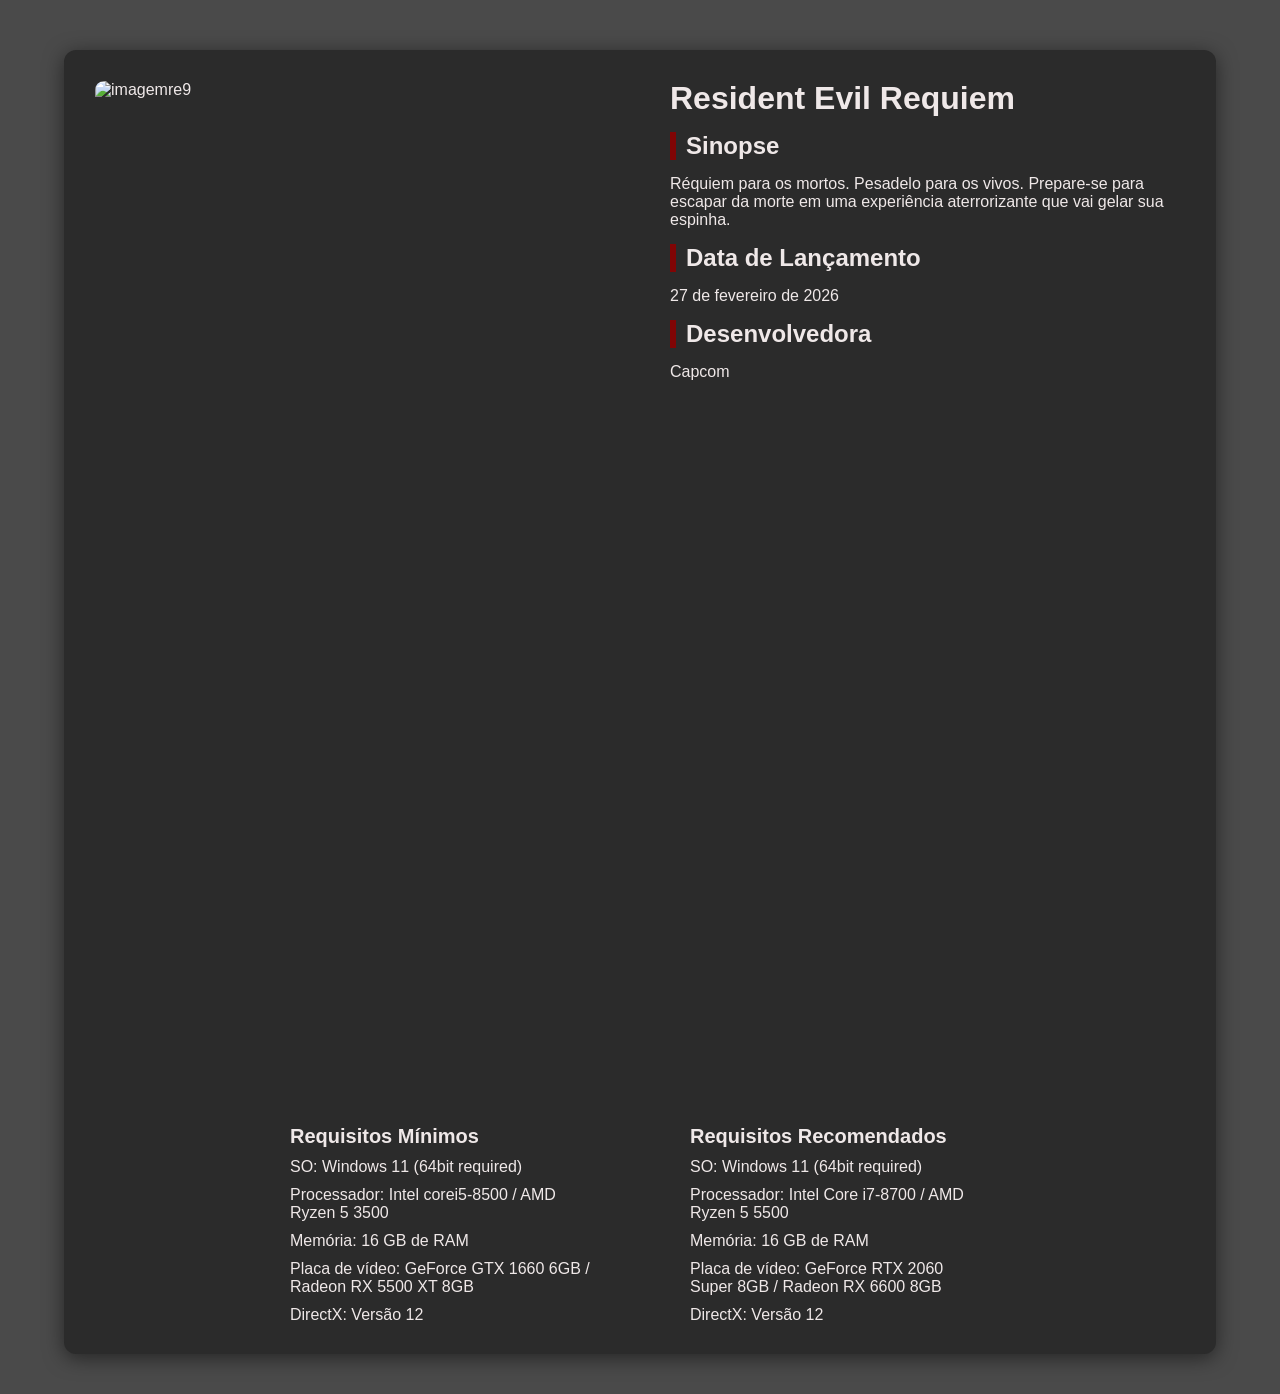
==== index.html @ d6ed46d7 "Update index.html with system requirements Added minimum and recommended system requirements for the" ====
<!DOCTYPE html> <!-- instrui o navegador a renderizar a página no standart mode-->
<html lang="pt-BR"> <!-- Define como idioma principal o inglês -->
<head> <!-- O cabeçário -->
    <link rel="stylesheet" href="mystyle.css"> <!-- Vincula a uma folha css -->
    <meta charset="UTF-8"> <!-- Define os caractéres como UTF-8 -->
    <meta name="viewport" content="width=device-width, initial-scale=1.0"> <!-- instrui o navegador a reajustar a largura da página -->
    <title>ResidentEvilRequiem</title> <!-- Título da página -->
</head> <!-- Final do cabeçário -->
<body> <!-- Começo do corpo da página -->
    <div class="container">
        <div class="parte1">
            <img src="https://uploads.jovemnerd.com.br/wp-content/uploads/2025/06/resident_evil_9__x1mk6q.jpg" alt="imagemre9">    
            <div class="texto1">
                <h1>Resident Evil Requiem</h1>
                <h2>Sinopse</h2>
                <p>Réquiem para os mortos. Pesadelo para os vivos. Prepare-se para escapar da morte em uma experiência aterrorizante que vai gelar sua espinha.</p>
                <h2>Data de Lançamento</h2>
                <p>27 de fevereiro de 2026</p>
                <h2>Desenvolvedora</h2>
                <p>Capcom</p>
            </div>
            <div class="div-video">
                <iframe  src="https://www.youtube.com/embed/hYcpNzFNZrk?si=n_bXAK7pCMmsIF8E" title="YouTube video player" frameborder="0" allow="accelerometer; autoplay; clipboard-write; encrypted-media; gyroscope; picture-in-picture; web-share" referrerpolicy="strict-origin-when-cross-origin" allowfullscreen></iframe>
            </div>
            <div class="requisitos">
                <div class="minimos">
                    <h2>Requisitos Mínimos</h2>
                        <p>SO: Windows 11 (64bit required)</p>
                        <p>Processador: Intel corei5-8500 / AMD Ryzen 5 3500</p>
                        <p>Memória: 16 GB de RAM</p>
                        <p>Placa de vídeo: GeForce GTX 1660 6GB / Radeon RX 5500 XT 8GB</p>
                        <p>DirectX: Versão 12</p>
                    </div>

                    <div class="recomendados">
                        <h2>Requisitos Recomendados</h2>
                            <p>SO: Windows 11 (64bit required)</p>
                            <p>Processador: Intel Core i7-8700 / AMD Ryzen 5 5500</p>
                            <p>Memória: 16 GB de RAM</p>
                            <p>Placa de vídeo: GeForce RTX 2060 Super 8GB / Radeon RX 6600 8GB</p>
                            <p>DirectX: Versão 12</p>
                    </div>
                </div>
        </div>
    </div>
    
</body> <!-- Fim da tag body -->
</html> <!-- Fim do documento -->
---- mystyle.css ----
*{
    margin: 0;
    padding: 0;
    box-sizing: border-box;
}
body{
    background-color: #4a4a4a;
    font-family: Arial, sans-serif;
    color: rgb(239, 232, 232);
}
.container{
    max-width: 1500px;
    margin: 0 auto;
    margin-top: 50px;

}
/* Container pai  */
.parte1{
    display:grid;
    grid-template-columns: 1fr 1fr;
    max-width: 1400px;
    gap: 60px;
    width: 90%;
    margin: 40px auto;
    padding: 30px;
    border-radius: 12px;
    background-color: #2b2b2b;
    box-shadow: 0 4px 20px rgba(0,0,0,0.5);
}
.parte1 img{
    grid-column: 1/2;
    max-width: 600px;
    max-height: auto;
    width: 100%;
    height: auto;
    border-radius: 10px;
    border: 1px solid #2b2b2b;
}

.texto1 h2,
.texto1 p {
    margin-top: 15px;
}
.texto1 h2{
    border-left: 6px solid #800505;
    padding-left: 10px;
}
.div-video{
    grid-column: 1/3;
    margin-top: 20px;
    width: 100%;
}
.div-video h2{
    border-left: 6px solid #800505;
    padding-left: 10px;
    margin-bottom: 15px;
}
.div-video iframe{
    width: 100%;
    height: 600px;
    border-radius: 10px;
    border: 1px solid #2b2b2b;
}

.requisitos{
    display:grid;
    grid-template-columns: 1fr 1fr;
    max-width: 700px;
    justify-self: center;
    grid-column: 1/3;
    gap: 100px;
}
.requisitos h2{
    font-size: 20px;
}
.requisitos p{
    margin-top: 10px;
}
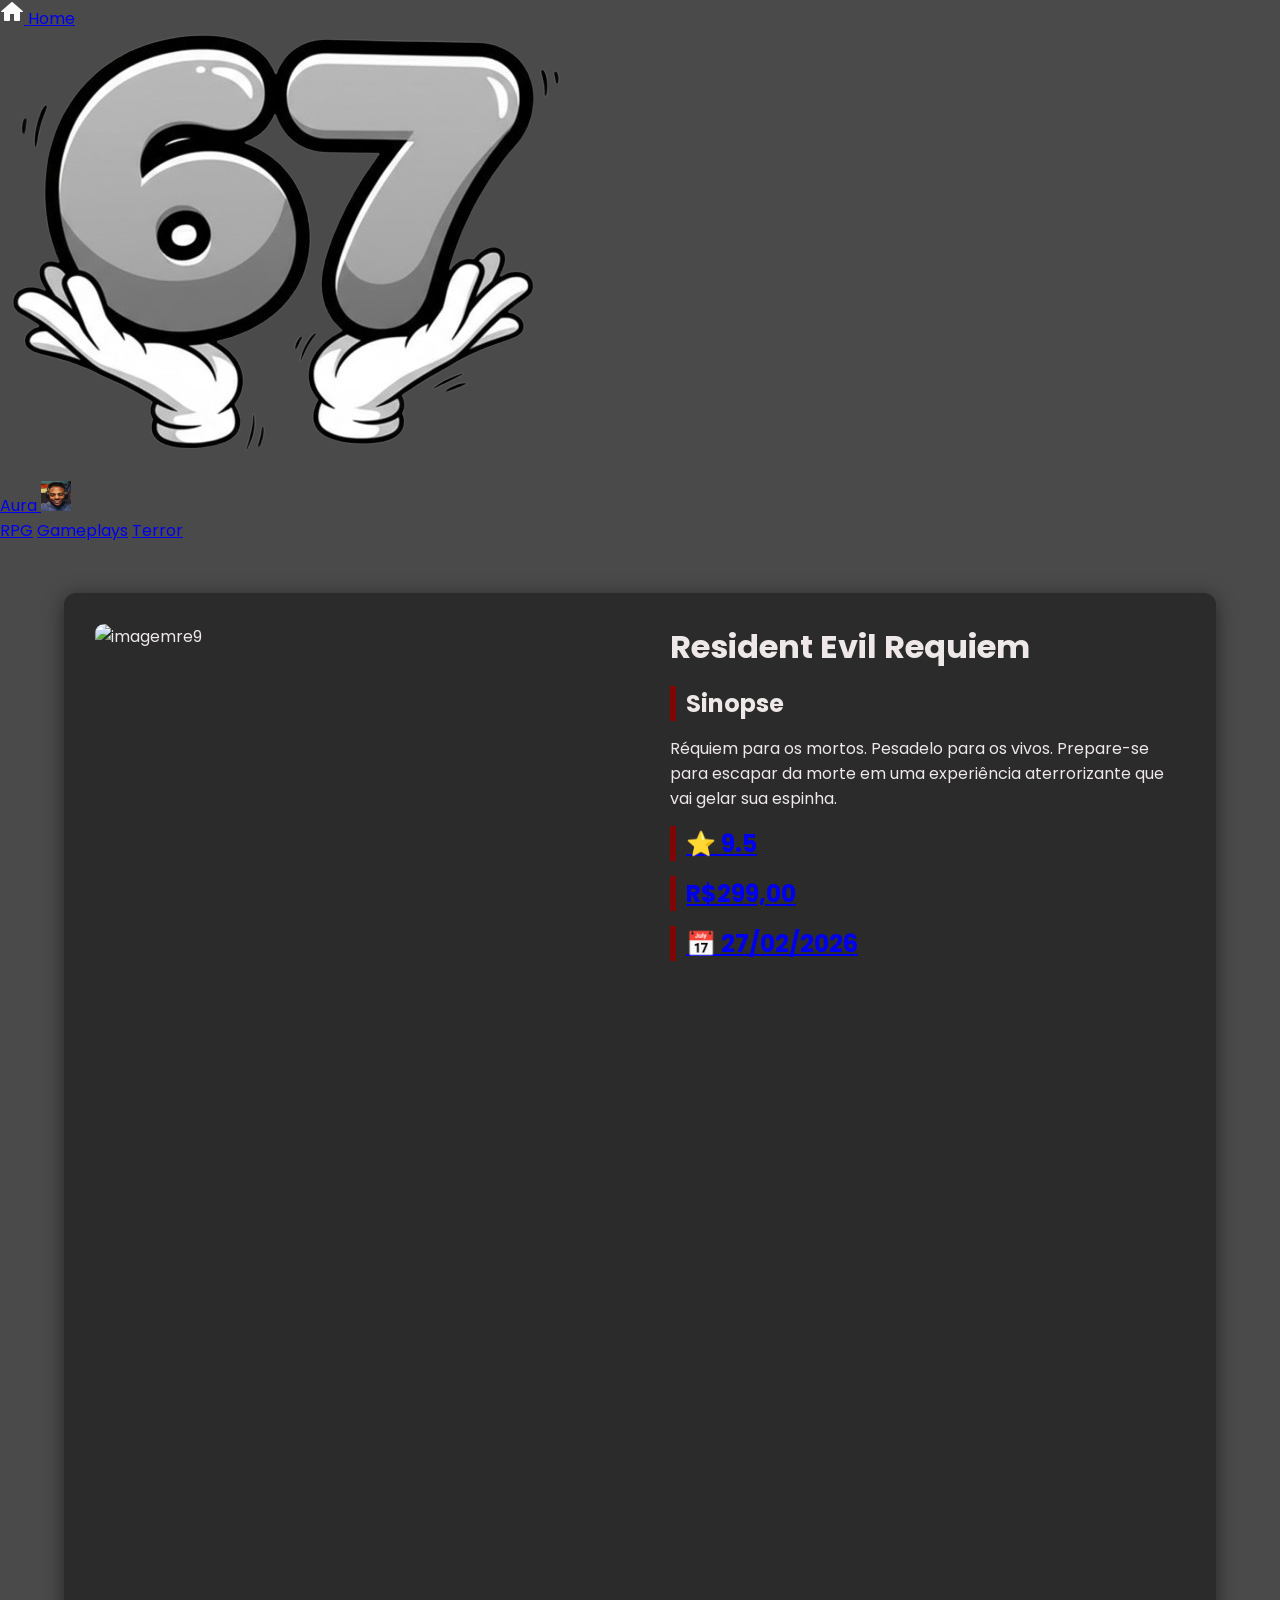
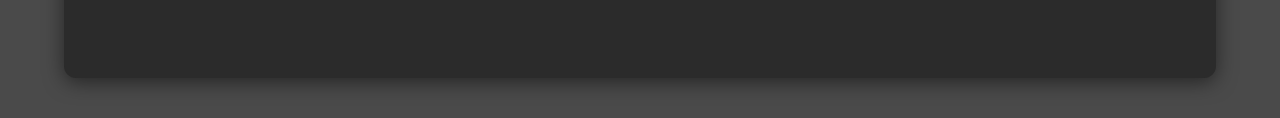
==== commit 1eccf37e: "Enhance index.html with header and navigation Added a header with navigation links and updated the l" ====
--- a/index.html
+++ b/index.html
@@ -1,48 +1,73 @@
 <!DOCTYPE html> <!-- instrui o navegador a renderizar a página no standart mode-->
 <html lang="pt-BR"> <!-- Define como idioma principal o inglês -->
+
 <head> <!-- O cabeçário -->
     <link rel="stylesheet" href="mystyle.css"> <!-- Vincula a uma folha css -->
     <meta charset="UTF-8"> <!-- Define os caractéres como UTF-8 -->
-    <meta name="viewport" content="width=device-width, initial-scale=1.0"> <!-- instrui o navegador a reajustar a largura da página -->
+    <meta name="viewport" content="width=device-width, initial-scale=1.0">
+    <link href="https://fonts.googleapis.com/css2?family=Poppins:wght@400;500;600&display=swap" rel="stylesheet">
+    <!-- instrui o navegador a reajustar a largura da página -->
     <title>ResidentEvilRequiem</title> <!-- Título da página -->
 </head> <!-- Final do cabeçário -->
-<body> <!-- Começo do corpo da página -->
+
+<body>
+    <header class="header">
+        <div class="cabecario">
+
+            <div class="left">
+                <a href="#">
+                    <img width="24" height="24" src="homeicon.png">
+                    <span class="text">Home</span>
+                </a>
+            </div>
+
+            <div class="center">
+                <a href="#">
+                    <img src="meia-seven.png" alt="logo">
+                </a>
+            </div>
+
+            <div class="right">
+                <a href="#">
+                    <span class="text">Aura</span>
+                    <img width="30" height="30" src="wspeed.jpg">
+                </a>
+            </div>
+
+        </div>
+
+        <nav class="nav-bar">
+            <a href="#">RPG</a>
+            <a href="#">Gameplays</a>
+            <a href="#">Terror</a>
+        </nav>
+    </header>
+
+
+
     <div class="container">
         <div class="parte1">
-            <img src="https://uploads.jovemnerd.com.br/wp-content/uploads/2025/06/resident_evil_9__x1mk6q.jpg" alt="imagemre9">    
+            <img src="https://uploads.jovemnerd.com.br/wp-content/uploads/2025/06/resident_evil_9__x1mk6q.jpg"
+                alt="imagemre9">
             <div class="texto1">
                 <h1>Resident Evil Requiem</h1>
-                <h2>Sinopse</h2>
-                <p>Réquiem para os mortos. Pesadelo para os vivos. Prepare-se para escapar da morte em uma experiência aterrorizante que vai gelar sua espinha.</p>
-                <h2>Data de Lançamento</h2>
-                <p>27 de fevereiro de 2026</p>
-                <h2>Desenvolvedora</h2>
-                <p>Capcom</p>
+                <h2><span class="h2style">Sinopse</span></h2>
+                <p>Réquiem para os mortos. Pesadelo para os vivos. Prepare-se para escapar da morte em uma experiência
+                    aterrorizante que vai gelar sua espinha.</p>
+                <div class="gameinfo">
+                    <a href="#"><h2>⭐ 9.5</h2></a>
+                    <a href="#"><h2>R$299,00</h2></a>
+                    <a href="#"><h2>📅 27/02/2026</h2></a>
+                </div>
             </div>
             <div class="div-video">
-                <iframe  src="https://www.youtube.com/embed/hYcpNzFNZrk?si=n_bXAK7pCMmsIF8E" title="YouTube video player" frameborder="0" allow="accelerometer; autoplay; clipboard-write; encrypted-media; gyroscope; picture-in-picture; web-share" referrerpolicy="strict-origin-when-cross-origin" allowfullscreen></iframe>
+                <iframe src="https://www.youtube.com/embed/hYcpNzFNZrk?si=n_bXAK7pCMmsIF8E" title="YouTube video player"
+                    frameborder="0"
+                    allow="accelerometer; autoplay; clipboard-write; encrypted-media; gyroscope; picture-in-picture; web-share"
+                    referrerpolicy="strict-origin-when-cross-origin" allowfullscreen></iframe>
             </div>
-            <div class="requisitos">
-                <div class="minimos">
-                    <h2>Requisitos Mínimos</h2>
-                        <p>SO: Windows 11 (64bit required)</p>
-                        <p>Processador: Intel corei5-8500 / AMD Ryzen 5 3500</p>
-                        <p>Memória: 16 GB de RAM</p>
-                        <p>Placa de vídeo: GeForce GTX 1660 6GB / Radeon RX 5500 XT 8GB</p>
-                        <p>DirectX: Versão 12</p>
-                    </div>
-
-                    <div class="recomendados">
-                        <h2>Requisitos Recomendados</h2>
-                            <p>SO: Windows 11 (64bit required)</p>
-                            <p>Processador: Intel Core i7-8700 / AMD Ryzen 5 5500</p>
-                            <p>Memória: 16 GB de RAM</p>
-                            <p>Placa de vídeo: GeForce RTX 2060 Super 8GB / Radeon RX 6600 8GB</p>
-                            <p>DirectX: Versão 12</p>
-                    </div>
-                </div>
         </div>
     </div>
-    
 </body> <!-- Fim da tag body -->
+
 </html> <!-- Fim do documento -->
--- a/mystyle.css
+++ b/mystyle.css
@@ -5,7 +5,7 @@
 }
 body{
     background-color: #4a4a4a;
-    font-family: Arial, sans-serif;
+    font-family: 'Poppins', sans-serif;
     color: rgb(239, 232, 232);
 }
 .container{
@@ -75,4 +75,4 @@
 }
 .requisitos p{
     margin-top: 10px;
-}
+}
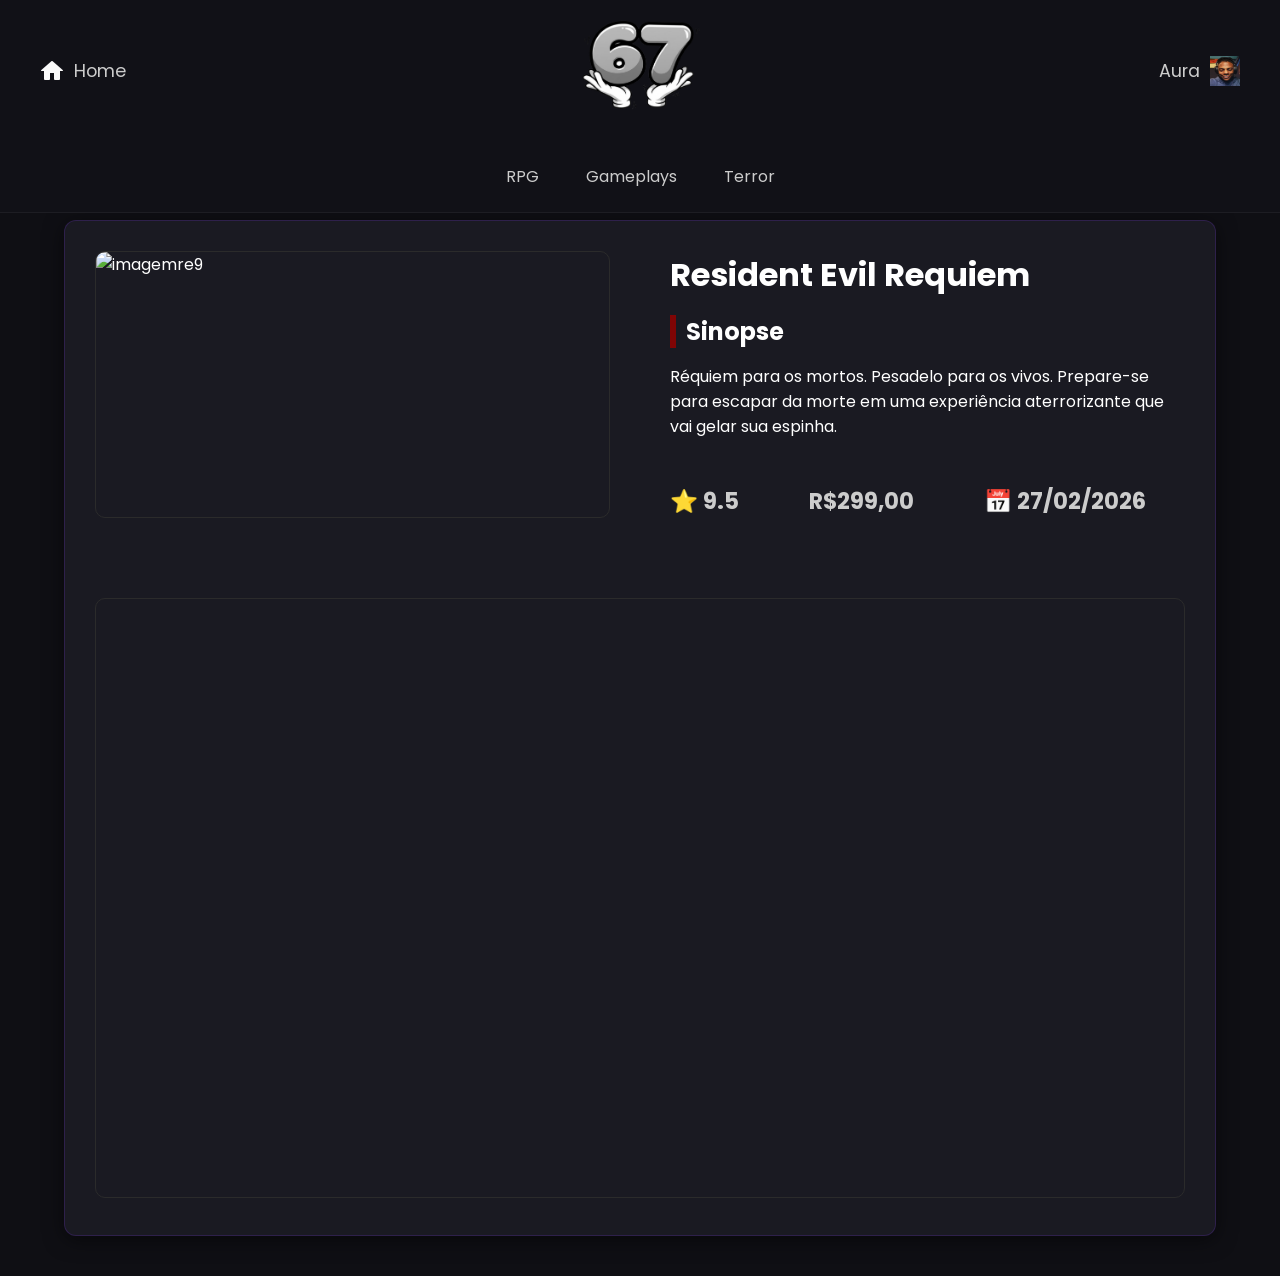
==== commit b1a45f21: "Fix header links and improve HTML structure Updated the header links and fixed HTML structure." ====
--- a/index.html
+++ b/index.html
@@ -15,7 +15,7 @@
         <div class="cabecario">
 
             <div class="left">
-                <a href="#">
+                <a href="home.html">
                     <img width="24" height="24" src="homeicon.png">
                     <span class="text">Home</span>
                 </a>
--- a/mystyle.css
+++ b/mystyle.css
@@ -1,22 +1,121 @@
-*{
+* {
     margin: 0;
     padding: 0;
     box-sizing: border-box;
+    text-decoration: none;
 }
-body{
+
+body {
     background-color: #4a4a4a;
     font-family: 'Poppins', sans-serif;
     color: rgb(239, 232, 232);
 }
-.container{
+
+:root {
+    --roxo: #7c3aed;
+    --roxo-hover: #6d28d9;
+}
+
+body {
+    background-color: #0f0f14;
+    font-family: 'Poppins', sans-serif;
+    color: white;
+    padding-top: 170px;
+}
+
+.header {
+    position: fixed;
+    top: 0;
+    left: 0;
+    right: 0;
+    z-index: 99;
+    background-color: #111117;
+    border-bottom: 1px solid rgba(255, 255, 255, 0.05);
+}
+
+.cabecario {
+    margin: 0 auto;
+    padding: 20px 40px;
+    max-width: 1400px;
+    display: flex;
+    align-items: center;
+    justify-content: space-between;
+}
+
+.left,
+.center,
+.right {
+    flex: 1;
+    display: flex;
+    align-items: center;
+}
+
+.left {
+    justify-content: flex-start;
+}
+
+.center {
+    justify-content: center;
+}
+
+.right {
+    justify-content: flex-end;
+}
+
+.left a,
+.right a {
+    display: flex;
+    gap: 10px;
+    align-items: center;
+    color: #ccc;
+    transition: 0.3s;
+}
+
+.left a:hover,
+.right a:hover {
+    color: white;
+}
+
+.center img {
+    max-width: 120px;
+}
+
+.text {
+    font-size: 1.1rem;
+}
+
+.nav-bar {
+    display: flex;
+    justify-content: center;
+    gap: 15px;
+    padding: 15px 0;
+}
+
+.nav-bar a {
+    color: #ccc;
+    padding: 8px 16px;
+    border-radius: 20px;
+    transition: 0.3s;
+}
+
+
+.nav-bar a:hover {
+    background-color: var(--roxo);
+    color: white;
+}
+
+
+
+.container {
     max-width: 1500px;
     margin: 0 auto;
     margin-top: 50px;
 
 }
+
 /* Container pai  */
-.parte1{
-    display:grid;
+.parte1 {
+    display: grid;
     grid-template-columns: 1fr 1fr;
     max-width: 1400px;
     gap: 60px;
@@ -24,10 +123,12 @@
     margin: 40px auto;
     padding: 30px;
     border-radius: 12px;
-    background-color: #2b2b2b;
-    box-shadow: 0 4px 20px rgba(0,0,0,0.5);
+    background-color: #1a1a22;
+    border: 1px solid rgba(124, 58, 237, 0.2);
+    box-shadow: 0 4px 20px rgba(0, 0, 0, 0.5);
 }
-.parte1 img{
+
+.parte1 img {
     grid-column: 1/2;
     max-width: 600px;
     max-height: auto;
@@ -41,38 +142,43 @@
 .texto1 p {
     margin-top: 15px;
 }
-.texto1 h2{
+
+.h2style {
     border-left: 6px solid #800505;
     padding-left: 10px;
 }
-.div-video{
+
+.gameinfo {
+    display: flex;
+    gap: 70px;
+    margin-top: 30px;
+    font-size: 15px;
+}
+
+.gameinfo a{
+    color: #ccc;
+    transition: 0.3s;
+}
+
+.gameinfo a:hover{
+    color: white;
+}
+
+.div-video {
     grid-column: 1/3;
     margin-top: 20px;
     width: 100%;
 }
-.div-video h2{
+
+.div-video h2 {
     border-left: 6px solid #800505;
     padding-left: 10px;
     margin-bottom: 15px;
 }
-.div-video iframe{
+
+.div-video iframe {
     width: 100%;
     height: 600px;
     border-radius: 10px;
     border: 1px solid #2b2b2b;
 }
-
-.requisitos{
-    display:grid;
-    grid-template-columns: 1fr 1fr;
-    max-width: 700px;
-    justify-self: center;
-    grid-column: 1/3;
-    gap: 100px;
-}
-.requisitos h2{
-    font-size: 20px;
-}
-.requisitos p{
-    margin-top: 10px;
-}
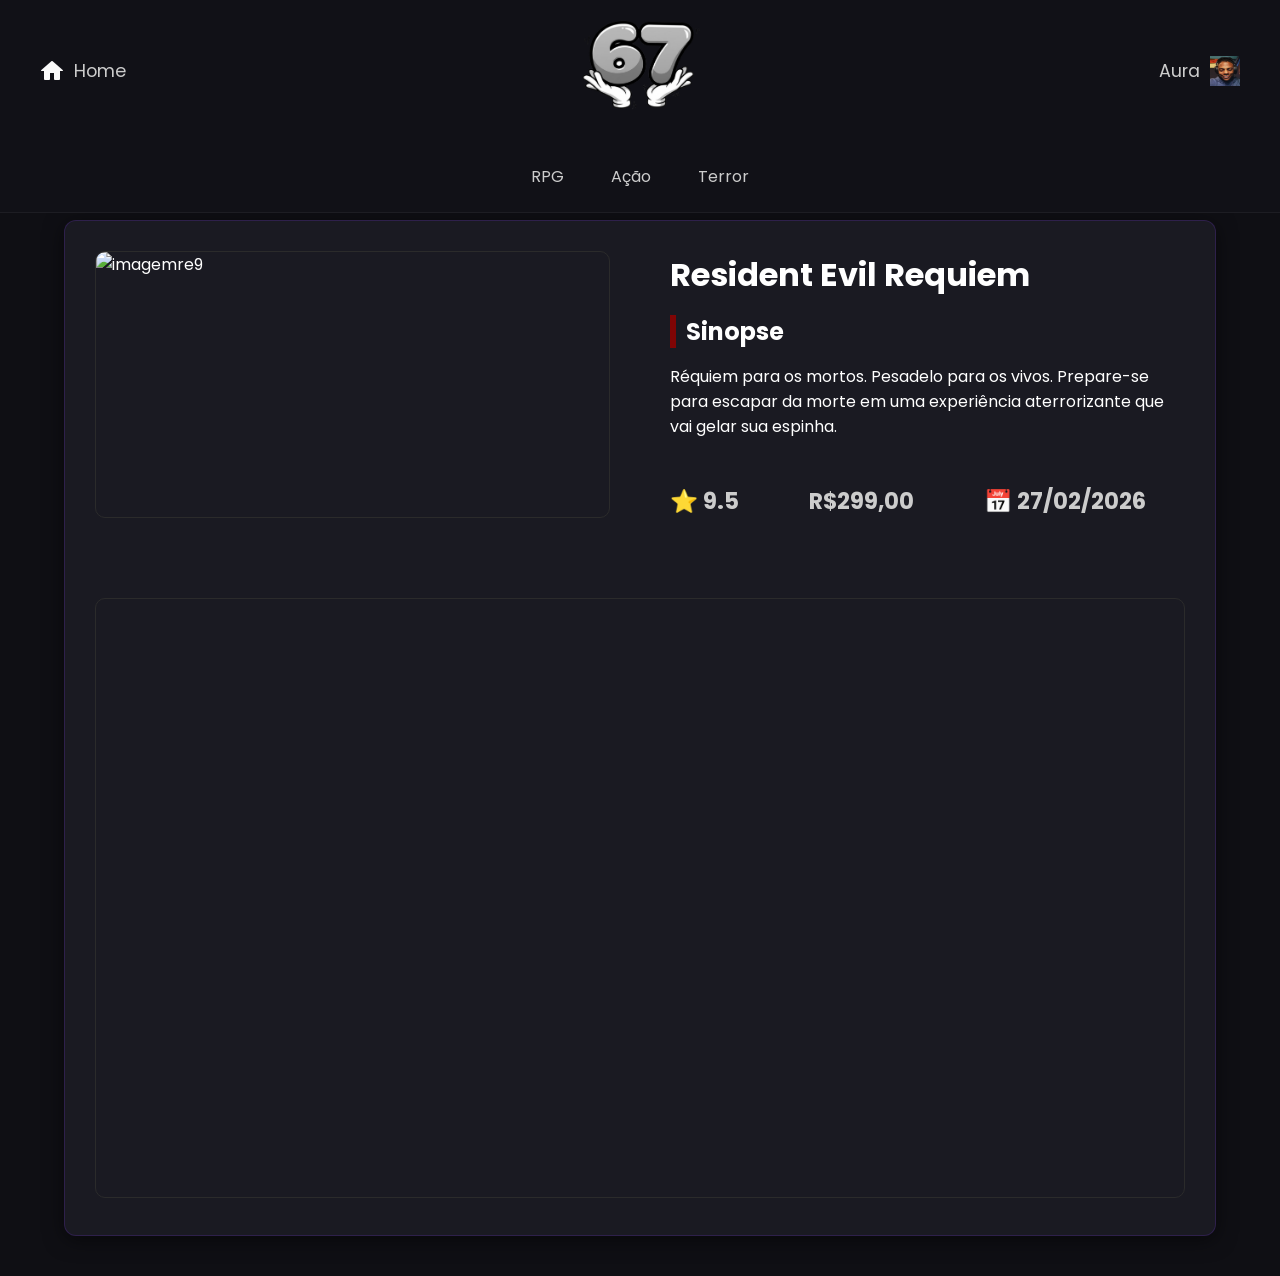
==== commit 0b8e1f0f: "Update index.html" ====
--- a/index.html
+++ b/index.html
@@ -38,7 +38,7 @@
 
         <nav class="nav-bar">
             <a href="#">RPG</a>
-            <a href="#">Gameplays</a>
+            <a href="#">Ação</a>
             <a href="#">Terror</a>
         </nav>
     </header>
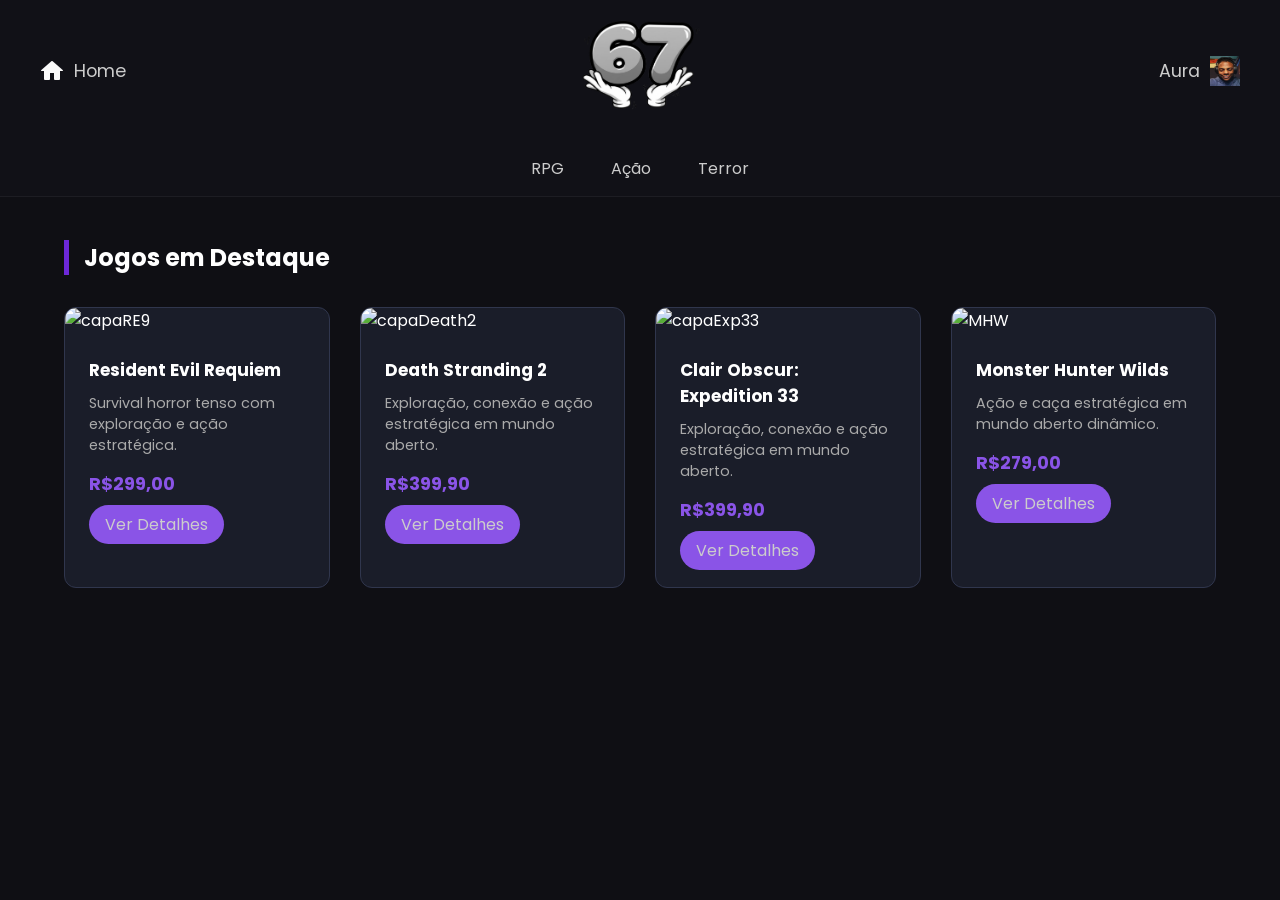
==== commit 883d39d9: "Add files via upload" ====
--- a/index.html
+++ b/index.html
@@ -1,73 +1,85 @@
-<!DOCTYPE html> <!-- instrui o navegador a renderizar a página no standart mode-->
-<html lang="pt-BR"> <!-- Define como idioma principal o inglês -->
+<!DOCTYPE html>
+<html lang="pt-br">
 
-<head> <!-- O cabeçário -->
-    <link rel="stylesheet" href="mystyle.css"> <!-- Vincula a uma folha css -->
-    <meta charset="UTF-8"> <!-- Define os caractéres como UTF-8 -->
+<head>
+    <link rel="stylesheet" href="mystyle.css">
+    <meta charset="UTF-8">
     <meta name="viewport" content="width=device-width, initial-scale=1.0">
     <link href="https://fonts.googleapis.com/css2?family=Poppins:wght@400;500;600&display=swap" rel="stylesheet">
-    <!-- instrui o navegador a reajustar a largura da página -->
-    <title>ResidentEvilRequiem</title> <!-- Título da página -->
-</head> <!-- Final do cabeçário -->
+    <title>Catálogo de jogos</title>
+</head>
 
 <body>
     <header class="header">
         <div class="cabecario">
-
             <div class="left">
-                <a href="home.html">
-                    <img width="24" height="24" src="homeicon.png">
-                    <span class="text">Home</span>
+                <a href="#">
+                    <img width="24" height="24" src="homeicon.png"><span class="text">Home</span>
                 </a>
             </div>
-
             <div class="center">
                 <a href="#">
                     <img src="meia-seven.png" alt="logo">
                 </a>
             </div>
-
             <div class="right">
                 <a href="#">
-                    <span class="text">Aura</span>
-                    <img width="30" height="30" src="wspeed.jpg">
+                    <span class="text">Aura</span><img width="30" height="30" src="wspeed.jpg" alt="wspeed">
                 </a>
             </div>
-
         </div>
-
         <nav class="nav-bar">
-            <a href="#">RPG</a>
-            <a href="#">Ação</a>
-            <a href="#">Terror</a>
+            <div class="first"><a href="#">RPG</a></div>
+            <div class="second"><a href="#">Ação</a></div>
+            <div class="third"><a href="#">Terror</a></div>
         </nav>
     </header>
 
-
-
-    <div class="container">
-        <div class="parte1">
-            <img src="https://uploads.jovemnerd.com.br/wp-content/uploads/2025/06/resident_evil_9__x1mk6q.jpg"
-                alt="imagemre9">
-            <div class="texto1">
-                <h1>Resident Evil Requiem</h1>
-                <h2><span class="h2style">Sinopse</span></h2>
-                <p>Réquiem para os mortos. Pesadelo para os vivos. Prepare-se para escapar da morte em uma experiência
-                    aterrorizante que vai gelar sua espinha.</p>
-                <div class="gameinfo">
-                    <a href="#"><h2>⭐ 9.5</h2></a>
-                    <a href="#"><h2>R$299,00</h2></a>
-                    <a href="#"><h2>📅 27/02/2026</h2></a>
+    <main class="game-catalog">
+        <h2>Jogos em Destaque</h2>
+        <div class="game-grid">
+            <div class="game-card">
+                <img src="https://image.api.playstation.com/vulcan/ap/rnd/202512/1205/79661d7a2bdb9784749b4e57e1456ca89f7ac7bed8615aee.png" alt="capaRE9">
+                <div class="card-content">
+                    <h3>Resident Evil Requiem</h3>
+                    <p>Survival horror tenso com exploração e ação estratégica.</p>
+                    <span class="price">R$299,00</span>
+                    <a href="card.html" class="button">Ver Detalhes</a>
                 </div>
             </div>
-            <div class="div-video">
-                <iframe src="https://www.youtube.com/embed/hYcpNzFNZrk?si=n_bXAK7pCMmsIF8E" title="YouTube video player"
-                    frameborder="0"
-                    allow="accelerometer; autoplay; clipboard-write; encrypted-media; gyroscope; picture-in-picture; web-share"
-                    referrerpolicy="strict-origin-when-cross-origin" allowfullscreen></iframe>
+
+            <div class="game-card">
+                <img src="https://oyuncustore.net/wp-content/uploads/2025/08/death-stranding-2-ps5.jpg" alt="capaDeath2">
+                <div class="card-content">
+                    <h3>Death Stranding 2</h3>
+                    <p>Exploração, conexão e ação estratégica em mundo aberto.</p>
+                    <span class="price">R$399,90</span>
+                    <a href="#" class="button">Ver Detalhes</a>
+                </div>
+            </div>
+
+            <div class="game-card">
+                <img src="https://img.elo7.com.br/product/zoom/55458B6/quadro-decorativo-game-clair-obscur-expedition-33-xbox.jpg" alt="capaExp33">
+                <div class="card-content">
+                    <h3>Clair Obscur: Expedition 33</h3>
+                    <p>Exploração, conexão e ação estratégica em mundo aberto.</p>
+                    <span class="price">R$399,90</span>
+                    <a href="#" class="button">Ver Detalhes</a>
+                </div>
+            </div>
+
+            <div class="game-card">
+                <img src="https://cdn.awsli.com.br/2500x2500/53/53761/produto/339661097/01-bjfoqn5uiz.jpg" alt="MHW">
+                <div class="card-content">
+                    <h3>Monster Hunter Wilds</h3>
+                    <p>Ação e caça estratégica em mundo aberto dinâmico.</p>
+                    <span class="price">R$279,00</span>
+                    <a href="#" class="button">Ver Detalhes</a>
+                </div>
             </div>
         </div>
-    </div>
-</body> <!-- Fim da tag body -->
+    </main>
 
-</html> <!-- Fim do documento -->
+</body>
+
+</html>
--- a/mystyle.css
+++ b/mystyle.css
@@ -1,3 +1,9 @@
+:root{
+    --roxo: #7c3aed;
+    --roxo-hover: #6d28d9;
+}
+
+
 * {
     margin: 0;
     padding: 0;
@@ -6,34 +12,22 @@
 }
 
 body {
-    background-color: #4a4a4a;
-    font-family: 'Poppins', sans-serif;
-    color: rgb(239, 232, 232);
-}
-
-:root {
-    --roxo: #7c3aed;
-    --roxo-hover: #6d28d9;
-}
-
-body {
     background-color: #0f0f14;
     font-family: 'Poppins', sans-serif;
     color: white;
-    padding-top: 170px;
 }
 
-.header {
+.header{
     position: fixed;
     top: 0;
     left: 0;
     right: 0;
     z-index: 99;
     background-color: #111117;
-    border-bottom: 1px solid rgba(255, 255, 255, 0.05);
+    border-bottom: 1px solid rgba(255,255,255,0.05);
 }
 
-.cabecario {
+.cabecario{
     margin: 0 auto;
     padding: 20px 40px;
     max-width: 1400px;
@@ -42,28 +36,25 @@
     justify-content: space-between;
 }
 
-.left,
-.center,
-.right {
+.left, .center, .right{
     flex: 1;
     display: flex;
     align-items: center;
 }
 
-.left {
+.left{
     justify-content: flex-start;
 }
 
-.center {
+.center{
     justify-content: center;
 }
 
-.right {
+.right{
     justify-content: flex-end;
 }
 
-.left a,
-.right a {
+.left a, .right a{
     display: flex;
     gap: 10px;
     align-items: center;
@@ -71,27 +62,26 @@
     transition: 0.3s;
 }
 
-.left a:hover,
-.right a:hover {
+.left a:hover, .right a:hover{
     color: white;
 }
 
-.center img {
+.center img{
     max-width: 120px;
 }
 
-.text {
+.text{
     font-size: 1.1rem;
 }
 
-.nav-bar {
+.nav-bar{
     display: flex;
     justify-content: center;
     gap: 15px;
     padding: 15px 0;
 }
 
-.nav-bar a {
+.nav-bar a{
     color: #ccc;
     padding: 8px 16px;
     border-radius: 20px;
@@ -99,86 +89,76 @@
 }
 
 
-.nav-bar a:hover {
+.nav-bar a:hover{
     background-color: var(--roxo);
     color: white;
 }
 
-
-
-.container {
-    max-width: 1500px;
-    margin: 0 auto;
-    margin-top: 50px;
-
+.game-catalog{
+    margin-top: 160px;
+    padding: 48px 5%;
+}
+.game-catalog h2{
+    margin-bottom: 32px;
+    margin-top: 32px;
+    border-left: 5px solid var(--roxo-hover);
+    padding-left: 15px;
 }
 
-/* Container pai  */
-.parte1 {
+.game-grid{
     display: grid;
-    grid-template-columns: 1fr 1fr;
-    max-width: 1400px;
-    gap: 60px;
-    width: 90%;
-    margin: 40px auto;
-    padding: 30px;
-    border-radius: 12px;
-    background-color: #1a1a22;
-    border: 1px solid rgba(124, 58, 237, 0.2);
-    box-shadow: 0 4px 20px rgba(0, 0, 0, 0.5);
+    grid-template-columns: repeat(auto-fill, minmax(250px, 1fr));
+    gap: 30px;
 }
 
-.parte1 img {
-    grid-column: 1/2;
-    max-width: 600px;
-    max-height: auto;
-    width: 100%;
-    height: auto;
-    border-radius: 10px;
-    border: 1px solid #2b2b2b;
+.game-card{
+    background-color: #1a1d29;
+    border-radius: 12px;
+    overflow: hidden;
+    position: relative;
+    transition: transform 0.3s ease;
+    border: 1px solid #30364d;
 }
 
-.texto1 h2,
-.texto1 p {
-    margin-top: 15px;
+.game-card:hover {
+    transform: translateY(-7px);
+    border-color: var(--roxo-hover);
 }
 
-.h2style {
-    border-left: 6px solid #800505;
-    padding-left: 10px;
+.game-card img {
+    width: 100%;
+    height: 300px;
+    object-fit: cover;
 }
-
-.gameinfo {
-    display: flex;
-    gap: 70px;
-    margin-top: 30px;
-    font-size: 15px;
+.card-content{
+    padding: 24px;
 }
-
-.gameinfo a{
+.card-content h3{
+    margin-bottom: 10px;
+    font-size: 17px;
+}
+.card-content p{
+    font-size: 0.9rem;
+    color: #aaa;
+    margin-bottom: 15px;
+}
+.price{
+    display: block;
+    font-size: 1.1rem;
+    font-weight: bold;
+    color: #8a54e7;
+    margin-bottom: 15px;
+}
+.button{
+    width: 100%;
+    border: none;
     color: #ccc;
+    background-color: #8a54e7;
+    padding: 8px 16px;
+    border-radius: 20px;
     transition: 0.3s;
 }
-
-.gameinfo a:hover{
+.button:hover{
+    background-color: #6d28d9;
     color: white;
-}
-
-.div-video {
-    grid-column: 1/3;
-    margin-top: 20px;
-    width: 100%;
-}
-
-.div-video h2 {
-    border-left: 6px solid #800505;
-    padding-left: 10px;
-    margin-bottom: 15px;
-}
-
-.div-video iframe {
-    width: 100%;
-    height: 600px;
-    border-radius: 10px;
-    border: 1px solid #2b2b2b;
-}
+}
